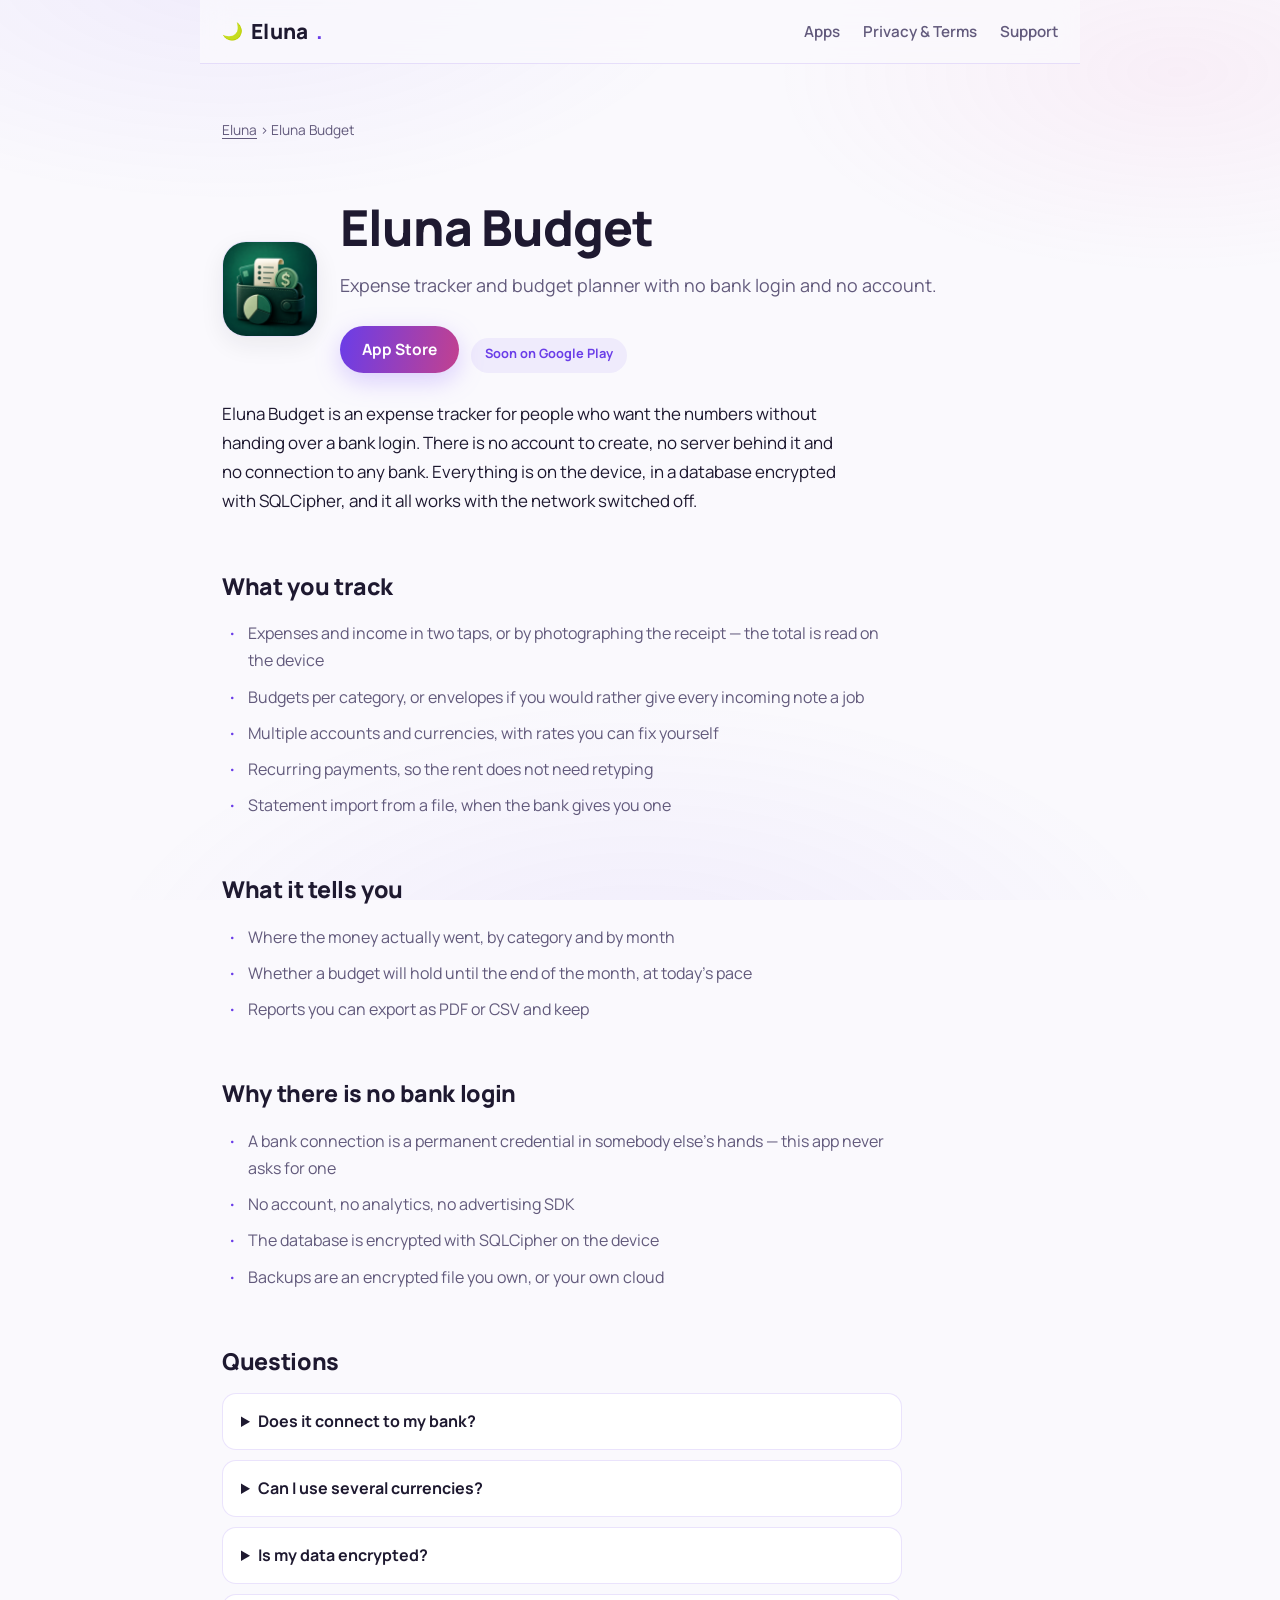
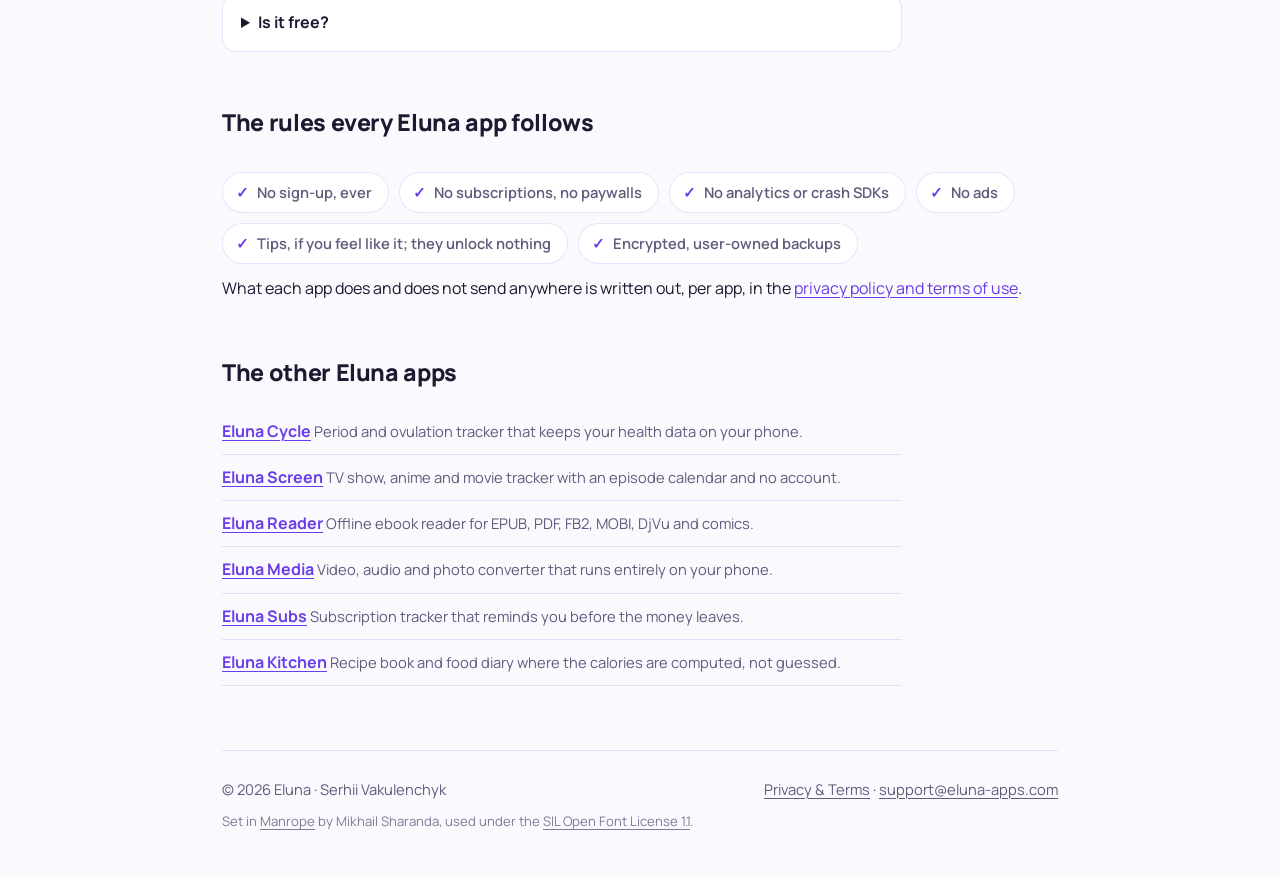
==== budget/index.html @ 246118de "Отдельная страница на каждое приложение — и сборка сайта из одной таблицы Сайт был одной страницей с" ====
<!DOCTYPE html>
<html lang="en">
<head>
<meta charset="utf-8">
<meta name="viewport" content="width=device-width, initial-scale=1">
<title>Eluna Budget — expense tracker, no bank login</title>
<meta name="description" content="An expense tracker and budget planner with no bank connection and no account. Receipts scanned on the device, database encrypted. Free.">
<link rel="canonical" href="https://eluna-apps.com/budget/">
<link rel="alternate" hreflang="en" href="https://eluna-apps.com/budget/">
<link rel="alternate" hreflang="x-default" href="https://eluna-apps.com/budget/">
<meta property="og:type" content="website">
<meta property="og:site_name" content="Eluna">
<meta property="og:title" content="Eluna Budget — expense tracker, no bank login">
<meta property="og:description" content="An expense tracker and budget planner with no bank connection and no account. Receipts scanned on the device, database encrypted. Free.">
<meta property="og:url" content="https://eluna-apps.com/budget/">
<meta name="twitter:card" content="summary">
<link rel="stylesheet" href="/styles.css">
<link rel="icon" href="data:image/svg+xml,<svg xmlns='http://www.w3.org/2000/svg' viewBox='0 0 100 100'><text y='.9em' font-size='90'>🌙</text></svg>">
<script type="application/ld+json">
{
  "@context": "https://schema.org",
  "@graph": [
    {
      "@type": "SoftwareApplication",
      "name": "Eluna Budget: Expense Tracker",
      "applicationCategory": "MobileApplication",
      "operatingSystem": "iOS",
      "url": "https://eluna-apps.com/budget/",
      "description": "Expense tracker and budget planner with no bank login and no account.",
      "offers": {"@type": "Offer", "price": "0", "priceCurrency": "USD"},
      "author": {"@type": "Person", "name": "Serhii Vakulenchyk"}
    },
    {
      "@type": "BreadcrumbList",
      "itemListElement": [
        {"@type":"ListItem","position":1,"name":"Eluna","item":"https://eluna-apps.com/"},
        {"@type":"ListItem","position":2,"name":"Eluna Budget","item":"https://eluna-apps.com/budget/"}
      ]
    },
    {
      "@type": "FAQPage",
      "mainEntity": [
      {"@type":"Question","name":"Does it connect to my bank?","acceptedAnswer":{"@type":"Answer","text":"No, and that is deliberate. You add transactions yourself, photograph a receipt, or import a statement file. No credentials of yours are ever held anywhere."}},
      {"@type":"Question","name":"Can I use several currencies?","acceptedAnswer":{"@type":"Answer","text":"Yes, with rates you control, and accounts in different currencies side by side."}},
      {"@type":"Question","name":"Is my data encrypted?","acceptedAnswer":{"@type":"Answer","text":"The database is encrypted with SQLCipher on the device, and backups are encrypted with a key that never leaves your phone."}},
      {"@type":"Question","name":"Is it free?","acceptedAnswer":{"@type":"Answer","text":"Yes, with no paywall and no subscription."}}
      ]
    }
  ]
}
</script>
</head>
<body>
<div class="ambient"></div>
<div class="wrap">

<header class="site">
  <a class="brand" href="/">Eluna<span>.</span></a>
  <nav class="site">
    <a href="/#apps">Apps</a>
    <a href="/privacy/">Privacy &amp; Terms</a>
    <a href="mailto:support@eluna-apps.com">Support</a>
  </nav>
</header>

<main>
  <nav class="crumbs" aria-label="Breadcrumb">
    <a href="/">Eluna</a> › <span>Eluna Budget</span>
  </nav>

  <section class="hero app-hero">
    <img class="icon big" src="/icons/eluna-budget.png" width="192" height="192"
         alt="Eluna Budget app icon" decoding="async">
    <div>
      <h1>Eluna Budget</h1>
      <p class="tagline">Expense tracker and budget planner with no bank login and no account.</p>
      <div class="cta">
        <a class="btn primary" href="https://apps.apple.com/app/id6799674143">App Store</a>
        <span class="badge">Soon on Google Play</span>
      </div>
    </div>
  </section>

  <p class="lede">Eluna Budget is an expense tracker for people who want the numbers without handing over a bank login. There is no account to create, no server behind it and no connection to any bank. Everything is on the device, in a database encrypted with SQLCipher, and it all works with the network switched off.</p>

  <h2>What you track</h2>
  <ul class="feature-list">
    <li>Expenses and income in two taps, or by photographing the receipt — the total is read on the device</li>
    <li>Budgets per category, or envelopes if you would rather give every incoming note a job</li>
    <li>Multiple accounts and currencies, with rates you can fix yourself</li>
    <li>Recurring payments, so the rent does not need retyping</li>
    <li>Statement import from a file, when the bank gives you one</li>
  </ul>
  <h2>What it tells you</h2>
  <ul class="feature-list">
    <li>Where the money actually went, by category and by month</li>
    <li>Whether a budget will hold until the end of the month, at today’s pace</li>
    <li>Reports you can export as PDF or CSV and keep</li>
  </ul>
  <h2>Why there is no bank login</h2>
  <ul class="feature-list">
    <li>A bank connection is a permanent credential in somebody else’s hands — this app never asks for one</li>
    <li>No account, no analytics, no advertising SDK</li>
    <li>The database is encrypted with SQLCipher on the device</li>
    <li>Backups are an encrypted file you own, or your own cloud</li>
  </ul>

  <h2>Questions</h2>
  <details class="faq">
    <summary>Does it connect to my bank?</summary>
    <p>No, and that is deliberate. You add transactions yourself, photograph a receipt, or import a statement file. No credentials of yours are ever held anywhere.</p>
  </details>
  <details class="faq">
    <summary>Can I use several currencies?</summary>
    <p>Yes, with rates you control, and accounts in different currencies side by side.</p>
  </details>
  <details class="faq">
    <summary>Is my data encrypted?</summary>
    <p>The database is encrypted with SQLCipher on the device, and backups are encrypted with a key that never leaves your phone.</p>
  </details>
  <details class="faq">
    <summary>Is it free?</summary>
    <p>Yes, with no paywall and no subscription.</p>
  </details>

  <h2>The rules every Eluna app follows</h2>
  <ul class="pillars">
    <li>No sign-up, ever</li>
    <li>No subscriptions, no paywalls</li>
    <li>No analytics or crash SDKs</li>
    <li>No ads</li>
    <li>Tips, if you feel like it; they unlock nothing</li>
    <li>Encrypted, user-owned backups</li>
  </ul>
  <p>What each app does and does not send anywhere is written out, per app, in the
  <a href="/privacy/">privacy policy and terms of use</a>.</p>

  <h2>The other Eluna apps</h2>
  <ul class="other-apps">
      <li><a href="/cycle/">Eluna Cycle</a> <span class="kind">Period and ovulation tracker that keeps your health data on your phone.</span></li>
      <li><a href="/screen/">Eluna Screen</a> <span class="kind">TV show, anime and movie tracker with an episode calendar and no account.</span></li>
      <li><a href="/reader/">Eluna Reader</a> <span class="kind">Offline ebook reader for EPUB, PDF, FB2, MOBI, DjVu and comics.</span></li>
      <li><a href="/media/">Eluna Media</a> <span class="kind">Video, audio and photo converter that runs entirely on your phone.</span></li>
      <li><a href="/subs/">Eluna Subs</a> <span class="kind">Subscription tracker that reminds you before the money leaves.</span></li>
      <li><a href="/kitchen/">Eluna Kitchen</a> <span class="kind">Recipe book and food diary where the calories are computed, not guessed.</span></li>
  </ul>
</main>

<footer class="site">
  <span>© 2026 Eluna · Serhii Vakulenchyk</span>
  <span><a href="/privacy/">Privacy &amp; Terms</a> · <a href="mailto:support@eluna-apps.com">support@eluna-apps.com</a></span>
  <span class="fine">Set in <a href="https://github.com/sharanda/manrope">Manrope</a>
  by Mikhail Sharanda, used under the
  <a href="https://openfontlicense.org/">SIL Open Font License 1.1</a>.</span>
</footer>

</div>
</body>
</html>
---- styles.css ----
/* Eluna — shared site styles. One file for every page. */

/* Manrope, self-hosted. No request ever leaves this site for a font: a page
   that promises "your data stays on your device" must not ship its visitors'
   IPs to a fonts CDN just to render that promise. */
@font-face {
  font-family: 'Manrope';
  font-style: normal;
  font-weight: 200 800;
  font-display: swap;
  src: url('fonts/manrope-latin.woff2') format('woff2');
  unicode-range: U+0000-00FF, U+0131, U+0152-0153, U+02BB-02BC, U+02C6, U+02DA, U+02DC, U+0304, U+0308, U+0329, U+2000-206F, U+20AC, U+2122, U+2191, U+2193, U+2212, U+2215, U+FEFF, U+FFFD;
}
@font-face {
  font-family: 'Manrope';
  font-style: normal;
  font-weight: 200 800;
  font-display: swap;
  src: url('fonts/manrope-latin-ext.woff2') format('woff2');
  unicode-range: U+0100-02BA, U+02BD-02C5, U+02C7-02CC, U+02CE-02D7, U+02DD-02FF, U+0304, U+0308, U+0329, U+1D00-1DBF, U+1E00-1E9F, U+1EF2-1EFF, U+2020, U+20A0-20AB, U+20AD-20C0, U+2113, U+2C60-2C7F, U+A720-A7FF;
}

:root {
  --bg: #0c0a13;
  --bg-card: rgba(255, 255, 255, 0.035);
  --bg-elev: #171221;
  --text: #ece8f4;
  --text-dim: #a79fbc;
  --accent: #a586ff;
  --accent-2: #e879b9;
  --accent-soft: rgba(157, 123, 255, 0.13);
  --border: rgba(157, 123, 255, 0.16);
  --border-strong: rgba(157, 123, 255, 0.38);
  --shadow: rgba(0, 0, 0, 0.45);
  --header-bg: rgba(12, 10, 19, 0.72);
}

@media (prefers-color-scheme: light) {
  :root {
    --bg: #faf9fd;
    --bg-card: #ffffff;
    --bg-elev: #ffffff;
    --text: #1e1930;
    --text-dim: #625a7c;
    --accent: #6a3de8;
    --accent-2: #c2418f;
    --accent-soft: rgba(106, 61, 232, 0.07);
    --border: rgba(106, 61, 232, 0.14);
    --border-strong: rgba(106, 61, 232, 0.35);
    --shadow: rgba(30, 25, 48, 0.07);
    --header-bg: rgba(250, 249, 253, 0.78);
  }
}

* { box-sizing: border-box; }

html { scroll-behavior: smooth; }

body {
  margin: 0;
  font-family: 'Manrope', -apple-system, BlinkMacSystemFont, "Segoe UI", Roboto, sans-serif;
  background: var(--bg);
  color: var(--text);
  line-height: 1.7;
  -webkit-font-smoothing: antialiased;
  text-rendering: optimizeLegibility;
}

/* Soft ambient glow, echoing the apps' background */
.ambient {
  position: fixed;
  inset: 0;
  z-index: -1;
  background:
    radial-gradient(55% 38% at 18% -4%, var(--accent-soft), transparent 70%),
    radial-gradient(45% 32% at 92% 8%, rgba(232, 121, 185, 0.08), transparent 70%),
    radial-gradient(60% 45% at 50% 110%, var(--accent-soft), transparent 72%);
  pointer-events: none;
}

.wrap {
  max-width: 880px;
  margin: 0 auto;
  padding: 0 22px;
}

/* ---------- Header ---------- */

header.site {
  position: sticky;
  top: 0;
  z-index: 10;
  margin: 0 -22px;
  padding: 14px 22px;
  display: flex;
  align-items: center;
  justify-content: space-between;
  gap: 16px;
  background: var(--header-bg);
  backdrop-filter: blur(14px);
  -webkit-backdrop-filter: blur(14px);
  border-bottom: 1px solid var(--border);
}

.brand {
  font-size: 1.3rem;
  font-weight: 800;
  letter-spacing: 0.01em;
  color: var(--text);
  text-decoration: none;
  display: inline-flex;
  align-items: center;
  gap: 8px;
}

.brand::before {
  content: "🌙";
  font-size: 1.05rem;
  filter: hue-rotate(20deg);
}

.brand span { color: var(--accent); }

nav.site a {
  color: var(--text-dim);
  text-decoration: none;
  margin-left: 20px;
  font-size: 0.95rem;
  font-weight: 600;
  transition: color 0.15s ease;
}

nav.site a:hover { color: var(--accent); }

main { padding: 28px 0 56px; }

/* ---------- Type ---------- */

h1 {
  font-size: 2.1rem;
  line-height: 1.2;
  letter-spacing: -0.02em;
  font-weight: 800;
  margin: 0.6em 0 0.4em;
}

h2 {
  font-size: 1.45rem;
  letter-spacing: -0.015em;
  font-weight: 800;
  margin: 2.2em 0 0.5em;
}

h3 { font-size: 1.08rem; font-weight: 700; margin: 1.7em 0 0.4em; }

p { margin: 0.7em 0; }

a { color: var(--accent); text-decoration-thickness: 1px; text-underline-offset: 3px; }

::selection { background: var(--accent); color: #fff; }

/* ---------- Hero ---------- */

.hero { padding: 56px 0 8px; }

.hero h1 {
  font-size: clamp(2.2rem, 6vw, 3.1rem);
  margin: 0 0 0.35em;
  max-width: 15em;
}

.hero em {
  font-style: normal;
  background: linear-gradient(100deg, var(--accent), var(--accent-2));
  -webkit-background-clip: text;
  background-clip: text;
  color: transparent;
}

.tagline {
  color: var(--text-dim);
  font-size: 1.12rem;
  max-width: 40em;
}

.cta {
  display: flex;
  flex-wrap: wrap;
  gap: 12px;
  margin: 26px 0 8px;
}

.btn {
  display: inline-block;
  padding: 10px 22px;
  border-radius: 999px;
  font-weight: 700;
  font-size: 0.97rem;
  text-decoration: none;
  transition: transform 0.15s ease, box-shadow 0.15s ease;
}

.btn:hover { transform: translateY(-1px); }

.btn.primary {
  color: #fff;
  background: linear-gradient(100deg, var(--accent), var(--accent-2));
  box-shadow: 0 8px 24px rgba(157, 123, 255, 0.35);
}

.btn.ghost {
  color: var(--text);
  border: 1px solid var(--border-strong);
  background: var(--bg-card);
}

/* ---------- Pillars ---------- */

.pillars {
  display: flex;
  flex-wrap: wrap;
  gap: 10px;
  margin: 30px 0 10px;
  padding: 0;
  list-style: none;
}

.pillars li {
  font-size: 0.92rem;
  font-weight: 600;
  color: var(--text-dim);
  border: 1px solid var(--border);
  background: var(--bg-card);
  border-radius: 999px;
  padding: 7px 16px 7px 13px;
  display: inline-flex;
  align-items: center;
  gap: 8px;
}

.pillars li::before {
  content: "✓";
  color: var(--accent);
  font-weight: 800;
}

/* ---------- App cards ---------- */

.apps {
  display: grid;
  grid-template-columns: repeat(auto-fill, minmax(250px, 1fr));
  gap: 16px;
  margin: 26px 0;
  padding: 0;
  list-style: none;
}

.app-card {
  position: relative;
  background: var(--bg-card);
  border: 1px solid var(--border);
  border-radius: 18px;
  padding: 22px;
  box-shadow: 0 8px 28px var(--shadow);
  display: flex;
  flex-direction: column;
  gap: 7px;
  transition: transform 0.18s ease, border-color 0.18s ease, box-shadow 0.18s ease;
}

.app-card:hover {
  transform: translateY(-3px);
  border-color: var(--border-strong);
  box-shadow: 0 14px 36px var(--shadow);
}

/* The real launcher icon each app ships, not a stand-in emoji. They are all dark,
   full-bleed artwork, so the tile is just a mask: rounded like a home screen,
   with a hairline to hold the edge against the dark background. */
.app-card .icon {
  width: 56px;
  height: 56px;
  border-radius: 15px;
  object-fit: cover;
  background: var(--bg-elev);
  border: 1px solid var(--border);
  box-shadow: 0 4px 14px var(--shadow);
  margin-bottom: 6px;
}

.app-card h3 { margin: 0; font-size: 1.08rem; }

.app-card .kind {
  color: var(--text-dim);
  font-size: 0.93rem;
  flex: 1;
  margin: 0;
}

/* flex, not inline-block spacing: an app on both stores gets two pills, and on a
   narrow phone they have to wrap onto their own lines rather than overflow. */
.app-card .links {
  margin-top: 12px;
  display: flex;
  flex-wrap: wrap;
  gap: 8px;
}

.app-card .links a {
  display: inline-block;
  font-size: 0.88rem;
  font-weight: 700;
  text-decoration: none;
  color: var(--accent);
  border: 1px solid var(--border-strong);
  border-radius: 999px;
  padding: 6px 16px;
  transition: background 0.15s ease, color 0.15s ease;
}

.app-card .links a:hover {
  background: var(--accent);
  color: #fff;
}

.badge {
  display: inline-block;
  font-size: 0.8rem;
  font-weight: 700;
  color: var(--accent);
  background: var(--accent-soft);
  border-radius: 999px;
  padding: 5px 14px;
  margin-top: 12px;
  width: fit-content;
}

/* One store per pill. A single badge naming both stores wrapped onto two lines
   in a card this narrow and read as one long smear; two short pills wrap as a
   row, and line up with the .links pills on the cards that are already out. */
.badges {
  display: flex;
  flex-wrap: wrap;
  gap: 8px;
  margin-top: 12px;
}

.badges .badge { margin-top: 0; }

/* Приложение может быть уже в одном магазине и ещё не быть в другом. Тогда в
   одном ряду стоят настоящая ссылка и «скоро»: бейдж выравнивается по пилюлям
   ссылок, чтобы ряд не выглядел сломанным. */
.app-card .links .badge {
  margin-top: 0;
  padding: 6px 16px;
  font-size: 0.88rem;
  border: 1px solid transparent;
}

/* ---------- Policy page ---------- */

article.policy { font-size: 1rem; }

article.policy .meta {
  background: var(--bg-card);
  border: 1px solid var(--border);
  border-radius: 16px;
  padding: 16px 20px;
  margin: 20px 0 24px;
  color: var(--text-dim);
  font-size: 0.95rem;
  line-height: 1.9;
}

article.policy .meta strong { color: var(--text); }

nav.toc {
  border: 1px solid var(--border);
  border-radius: 16px;
  background: var(--bg-card);
  padding: 14px 20px;
  margin: 0 0 30px;
  font-size: 0.93rem;
}

nav.toc strong {
  display: block;
  margin-bottom: 6px;
  font-size: 0.85rem;
  text-transform: uppercase;
  letter-spacing: 0.08em;
  color: var(--text-dim);
}

nav.toc a {
  display: inline-block;
  color: var(--text-dim);
  text-decoration: none;
  font-weight: 600;
  margin: 3px 14px 3px 0;
}

nav.toc a:hover { color: var(--accent); }

article.policy h2, article.policy h1[id] { scroll-margin-top: 84px; }

article.policy h2::before {
  content: "";
  display: block;
  width: 34px;
  height: 3px;
  border-radius: 2px;
  background: linear-gradient(90deg, var(--accent), var(--accent-2));
  margin-bottom: 10px;
}

article.policy blockquote {
  margin: 1.1em 0;
  padding: 12px 20px;
  border-left: 3px solid var(--accent);
  background: var(--accent-soft);
  border-radius: 0 12px 12px 0;
}

.tablewrap {
  overflow-x: auto;
  margin: 1.1em 0;
  border: 1px solid var(--border);
  border-radius: 14px;
}

table {
  border-collapse: collapse;
  width: 100%;
  font-size: 0.92rem;
}

th, td {
  text-align: left;
  padding: 10px 14px;
  border-bottom: 1px solid var(--border);
  vertical-align: top;
}

tr:last-child td { border-bottom: none; }

tr:nth-child(even) td { background: var(--accent-soft); }

th {
  color: var(--text-dim);
  font-weight: 700;
  font-size: 0.82rem;
  text-transform: uppercase;
  letter-spacing: 0.06em;
  white-space: nowrap;
  background: var(--bg-card);
}

code {
  font-family: ui-monospace, SFMono-Regular, Consolas, monospace;
  font-size: 0.87em;
  background: var(--accent-soft);
  border: 1px solid var(--border);
  border-radius: 6px;
  padding: 1px 6px;
}

hr {
  border: none;
  border-top: 1px solid var(--border);
  margin: 2.4em 0;
}

/* ---------- Footer ---------- */

footer.site {
  border-top: 1px solid var(--border);
  padding: 26px 0 44px;
  color: var(--text-dim);
  font-size: 0.92rem;
  display: flex;
  flex-wrap: wrap;
  gap: 8px 24px;
  justify-content: space-between;
}

footer.site a { color: var(--text-dim); }
footer.site a:hover { color: var(--accent); }

/* Уведомление о шрифте занимает всю ширину и написано мельче остального: по
   OFL 1.1 оно обязано ехать вместе со шрифтом, но это сноска, а не второй
   заголовок подвала. */
footer.site .fine {
  flex-basis: 100%;
  font-size: 0.82rem;
  opacity: 0.8;
}


@media (max-width: 560px) {
  .hero { padding-top: 40px; }
  nav.site a { margin-left: 14px; }
  .apps { grid-template-columns: 1fr; }
}

@media (prefers-reduced-motion: reduce) {
  html { scroll-behavior: auto; }
  .app-card, .btn { transition: none; }
}

/* ─── Страницы приложений ──────────────────────────────────────────────────
   Появились, когда у каждого приложения стал свой адрес. Одна страница со
   списком из семи не может ранжироваться ни по одному конкретному запросу: у
   неё один заголовок на «трекер цикла» и «конвертер видео» сразу. */

.crumbs {
  font-size: 0.86rem;
  color: var(--text-dim);
  padding-top: 26px;
}

.crumbs a { color: var(--text-dim); }
.crumbs a:hover { color: var(--accent); }

.app-hero {
  display: flex;
  align-items: center;
  gap: 22px;
  flex-wrap: wrap;
}

.app-hero h1 { margin-bottom: 6px; }

/* Крупнее карточной, но не во весь экран: иконка здесь опознавательный знак,
   а не украшение. */
.icon.big {
  width: 96px;
  height: 96px;
  border-radius: 24px;
  object-fit: cover;
  background: var(--bg-elev);
  border: 1px solid var(--border);
  box-shadow: 0 8px 24px var(--shadow);
  flex: none;
}

/* Первый абзац страницы: его читает и человек, и поисковик — там же стоят
   слова, по которым эту страницу должны находить. */
.lede {
  font-size: 1.06rem;
  color: var(--text);
  max-width: 62ch;
}

.feature-list {
  margin: 14px 0 30px;
  padding-left: 0;
  list-style: none;
  max-width: 68ch;
}

.feature-list li {
  position: relative;
  padding-left: 26px;
  margin-bottom: 9px;
  color: var(--text-dim);
}

.feature-list li::before {
  content: '·';
  position: absolute;
  left: 8px;
  color: var(--accent);
  font-weight: 800;
}

/* Вопросы раскрываются, а не занимают экран: их читают выборочно, а поисковик
   всё равно видит текст внутри. */
.faq {
  border: 1px solid var(--border);
  border-radius: 14px;
  padding: 14px 18px;
  margin-bottom: 10px;
  background: var(--bg-card);
  max-width: 68ch;
}

.faq summary {
  cursor: pointer;
  font-weight: 700;
  color: var(--text);
}

.faq[open] summary { margin-bottom: 8px; }
.faq p { margin: 0; color: var(--text-dim); }

.other-apps {
  list-style: none;
  padding: 0;
  margin: 16px 0 8px;
  max-width: 68ch;
}

.other-apps li {
  padding: 9px 0;
  border-bottom: 1px solid var(--border);
}

.other-apps a { font-weight: 700; }
.other-apps .kind { color: var(--text-dim); font-size: 0.92rem; }

/* Вся карточка на главной ведёт на страницу приложения; ссылки в магазины
   остаются отдельными целями под ней. */
.card-link {
  display: flex;
  flex-direction: column;
  gap: 7px;
  text-decoration: none;
  color: inherit;
}

.card-link:hover h3 { color: var(--accent); }

@media (max-width: 560px) {
  .app-hero { gap: 16px; }
  .icon.big { width: 72px; height: 72px; border-radius: 18px; }
}
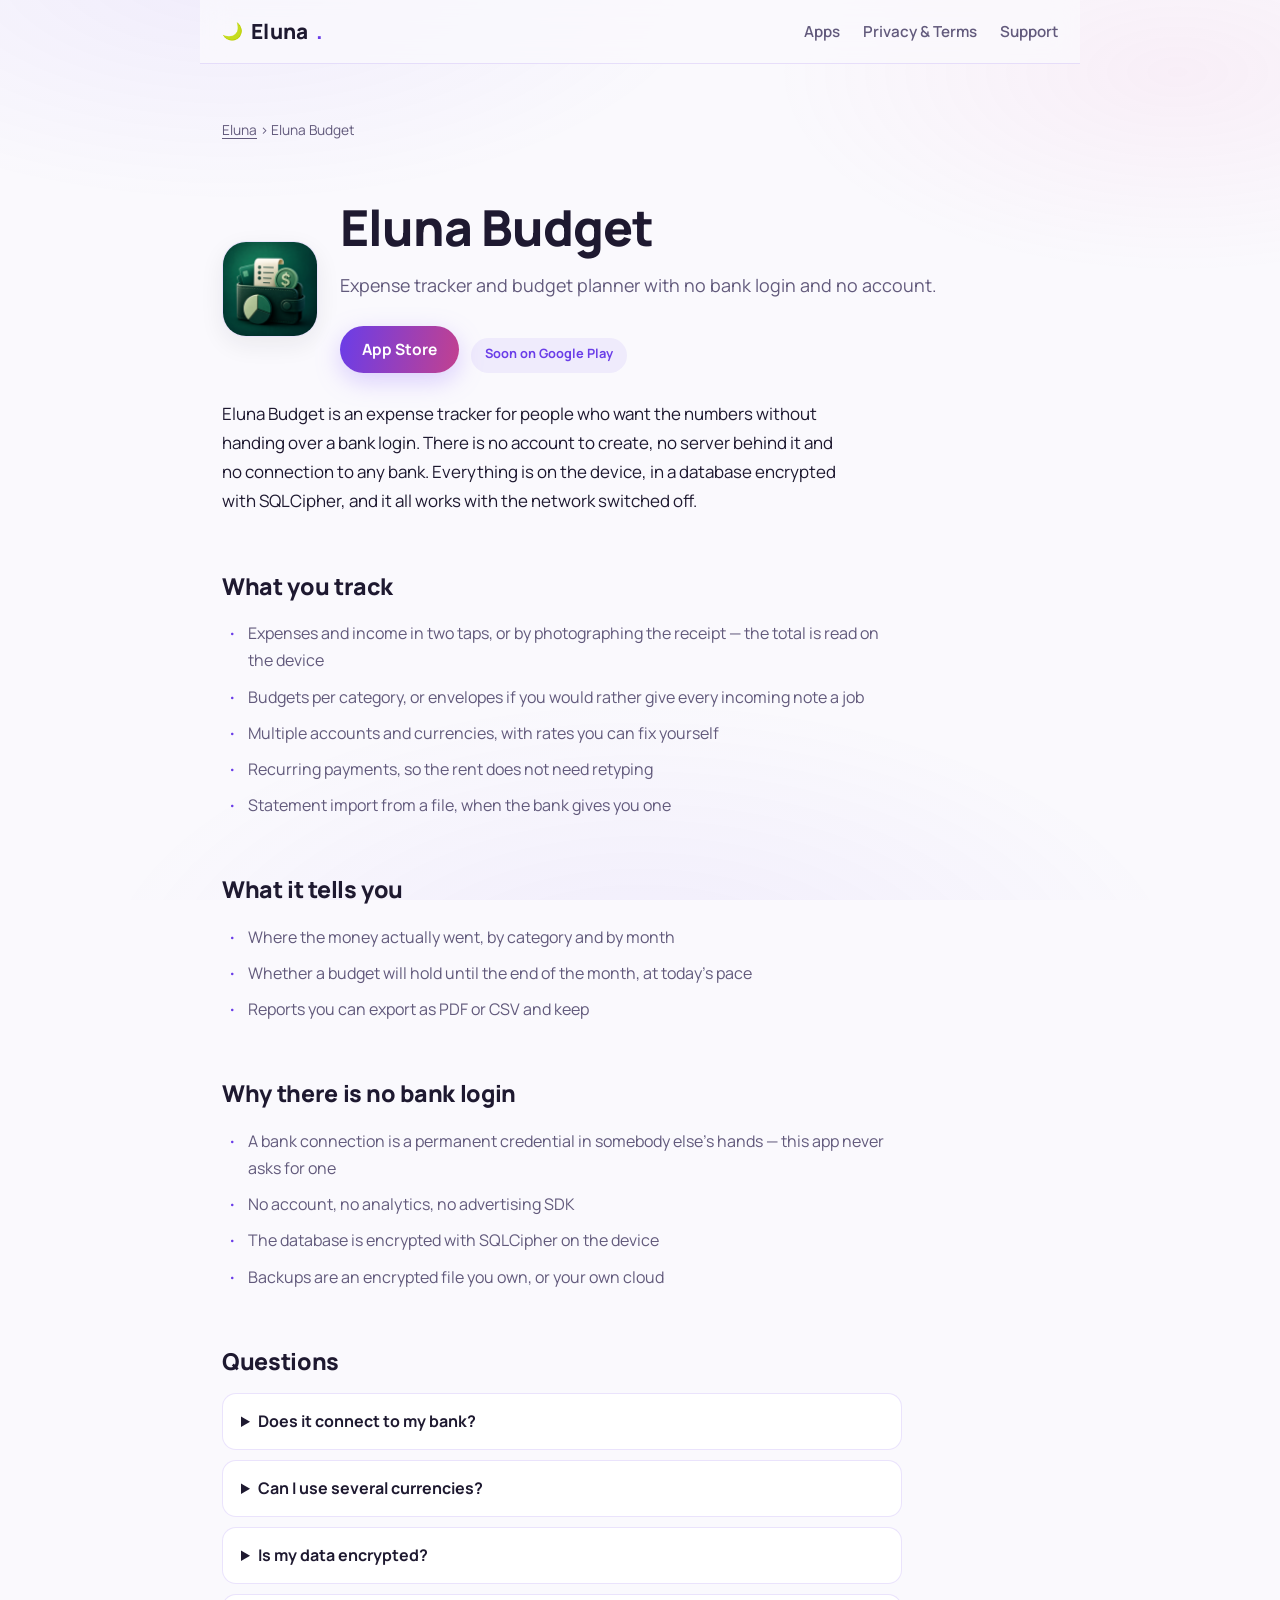
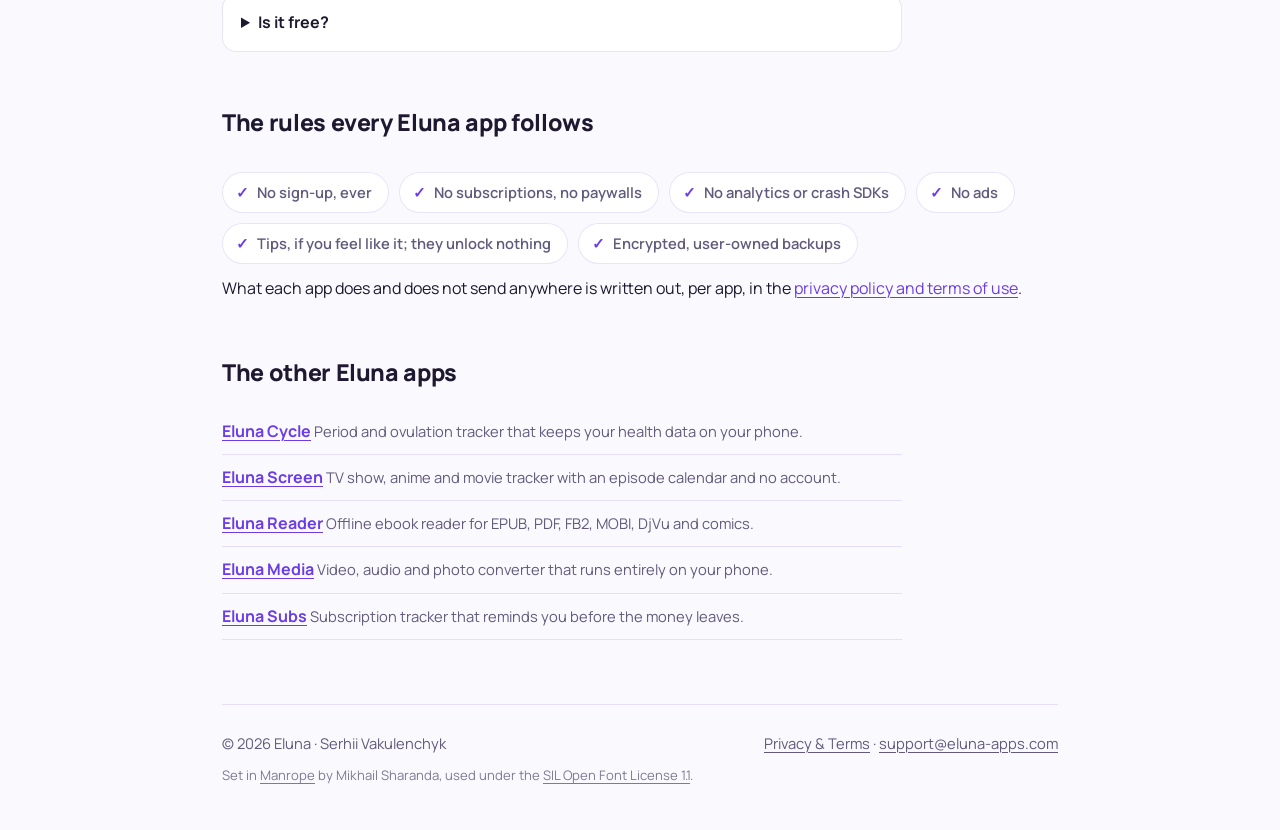
==== commit 5d952d94: "Страница появляется, когда приложение вышло, а не когда началось У Kitchen был свой адрес, а рассказ" ====
--- a/budget/index.html
+++ b/budget/index.html
@@ -142,7 +142,6 @@
       <li><a href="/reader/">Eluna Reader</a> <span class="kind">Offline ebook reader for EPUB, PDF, FB2, MOBI, DjVu and comics.</span></li>
       <li><a href="/media/">Eluna Media</a> <span class="kind">Video, audio and photo converter that runs entirely on your phone.</span></li>
       <li><a href="/subs/">Eluna Subs</a> <span class="kind">Subscription tracker that reminds you before the money leaves.</span></li>
-      <li><a href="/kitchen/">Eluna Kitchen</a> <span class="kind">Recipe book and food diary where the calories are computed, not guessed.</span></li>
   </ul>
 </main>
 
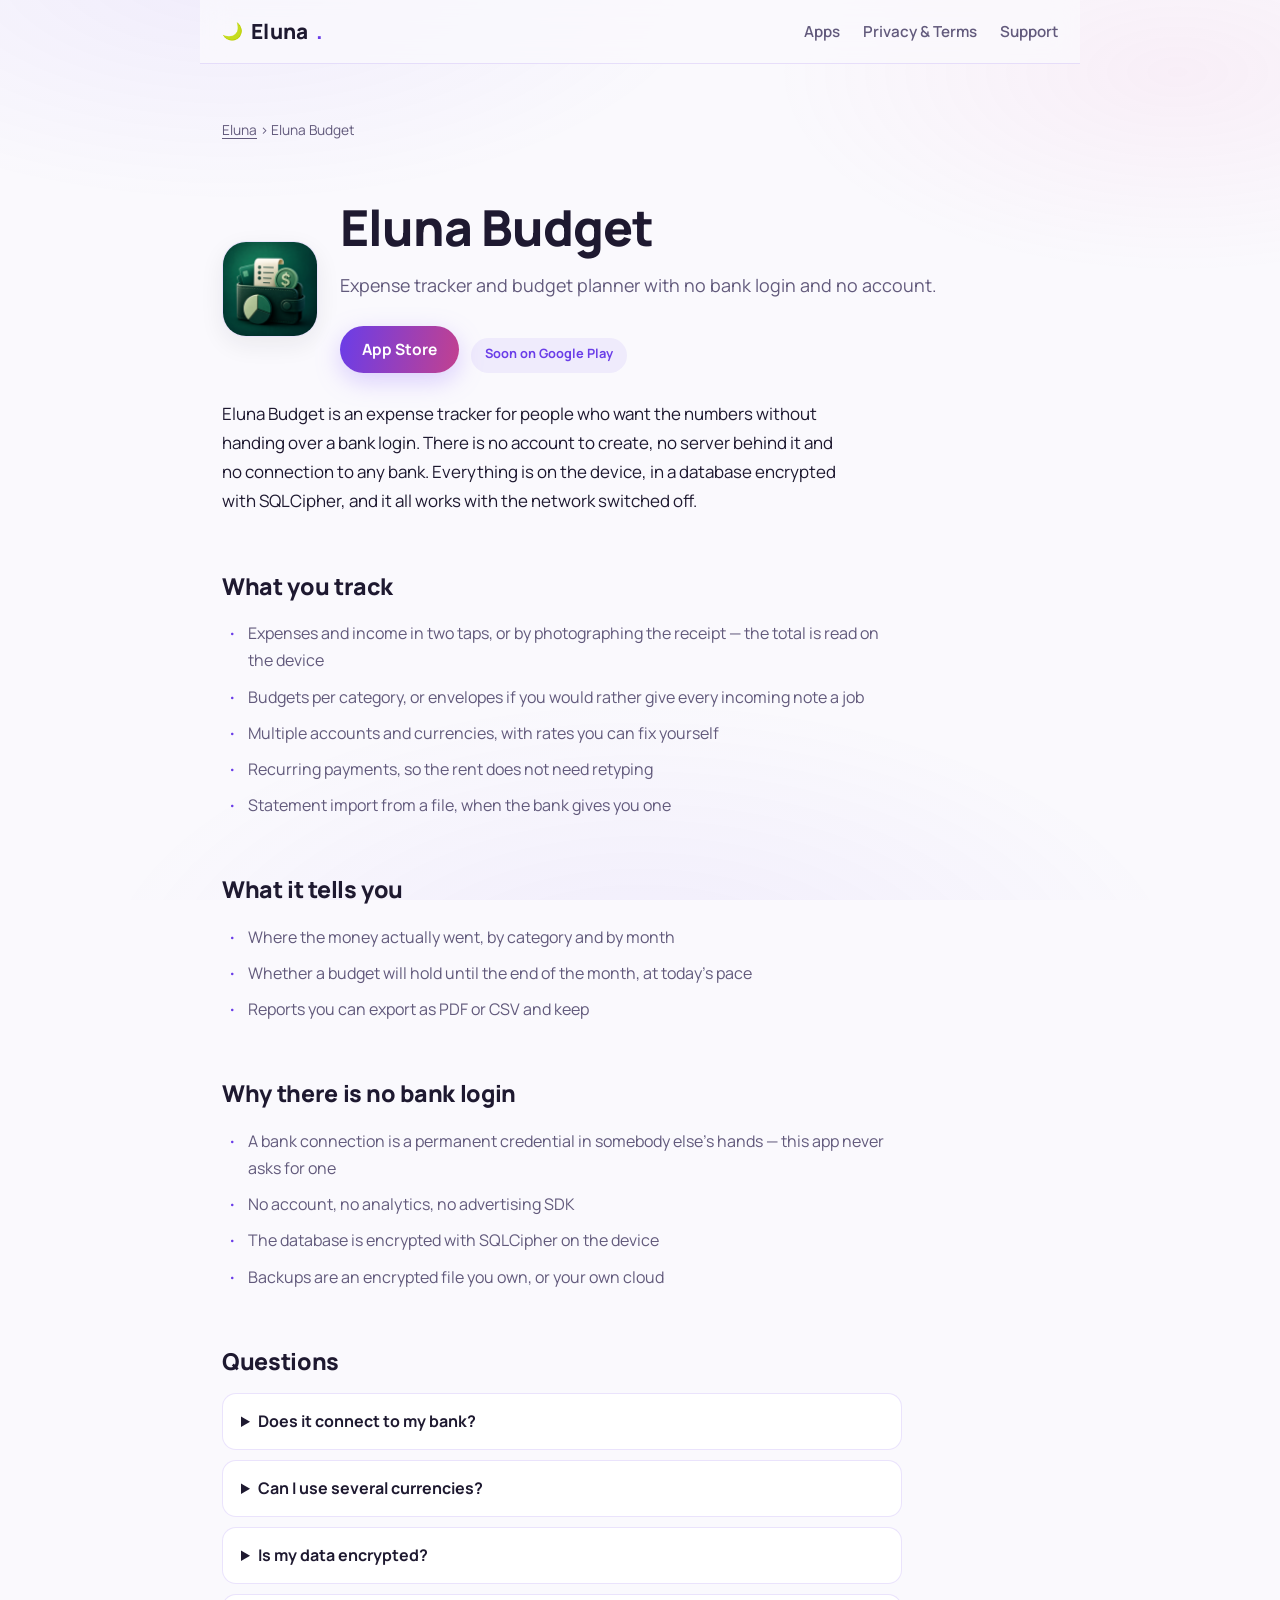
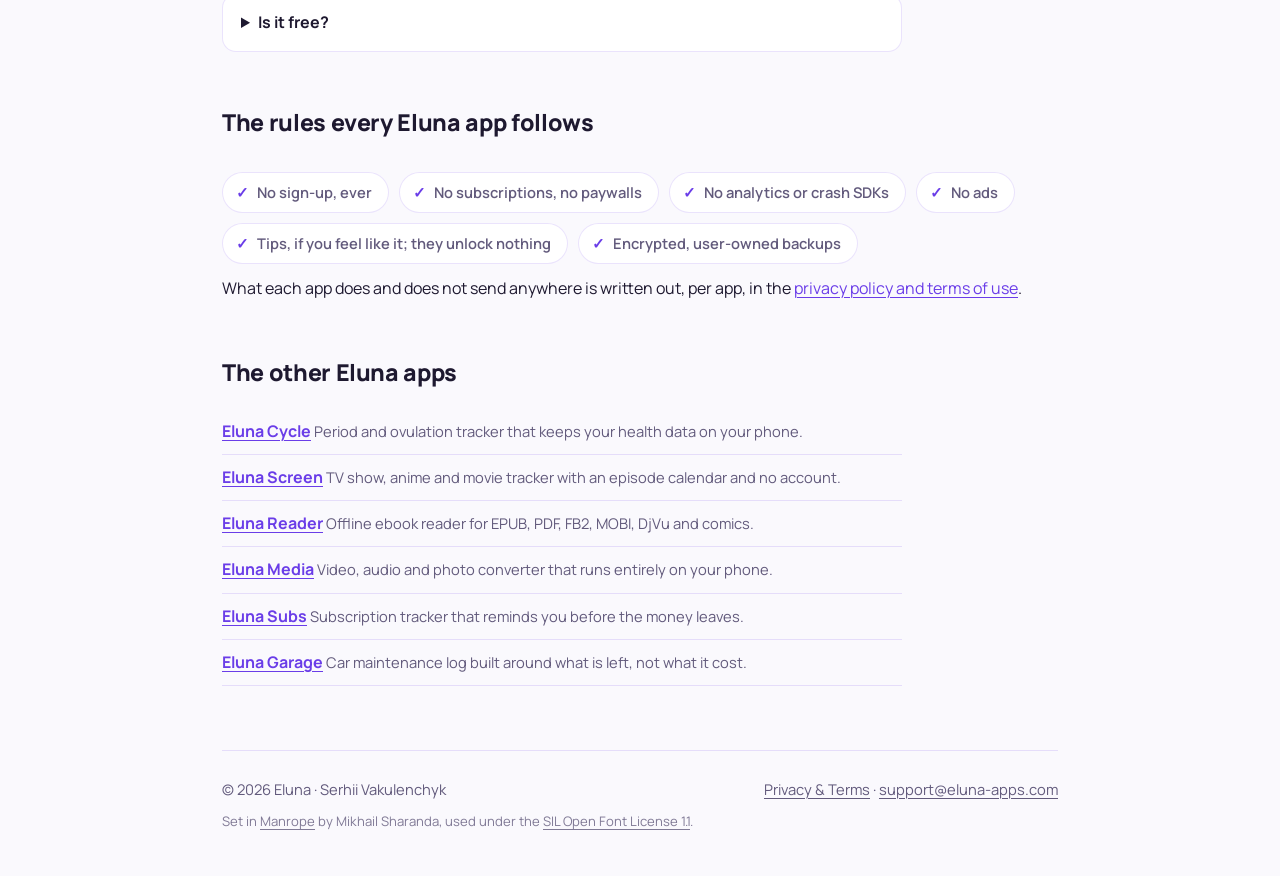
==== commit 81fb991d: "Гараж на сайте: страница, карточка на главной, карта сайта Eluna Garage вышел в App Store 22.09.2026" ====
--- a/budget/index.html
+++ b/budget/index.html
@@ -142,6 +142,7 @@
       <li><a href="/reader/">Eluna Reader</a> <span class="kind">Offline ebook reader for EPUB, PDF, FB2, MOBI, DjVu and comics.</span></li>
       <li><a href="/media/">Eluna Media</a> <span class="kind">Video, audio and photo converter that runs entirely on your phone.</span></li>
       <li><a href="/subs/">Eluna Subs</a> <span class="kind">Subscription tracker that reminds you before the money leaves.</span></li>
+      <li><a href="/garage/">Eluna Garage</a> <span class="kind">Car maintenance log built around what is left, not what it cost.</span></li>
   </ul>
 </main>
 
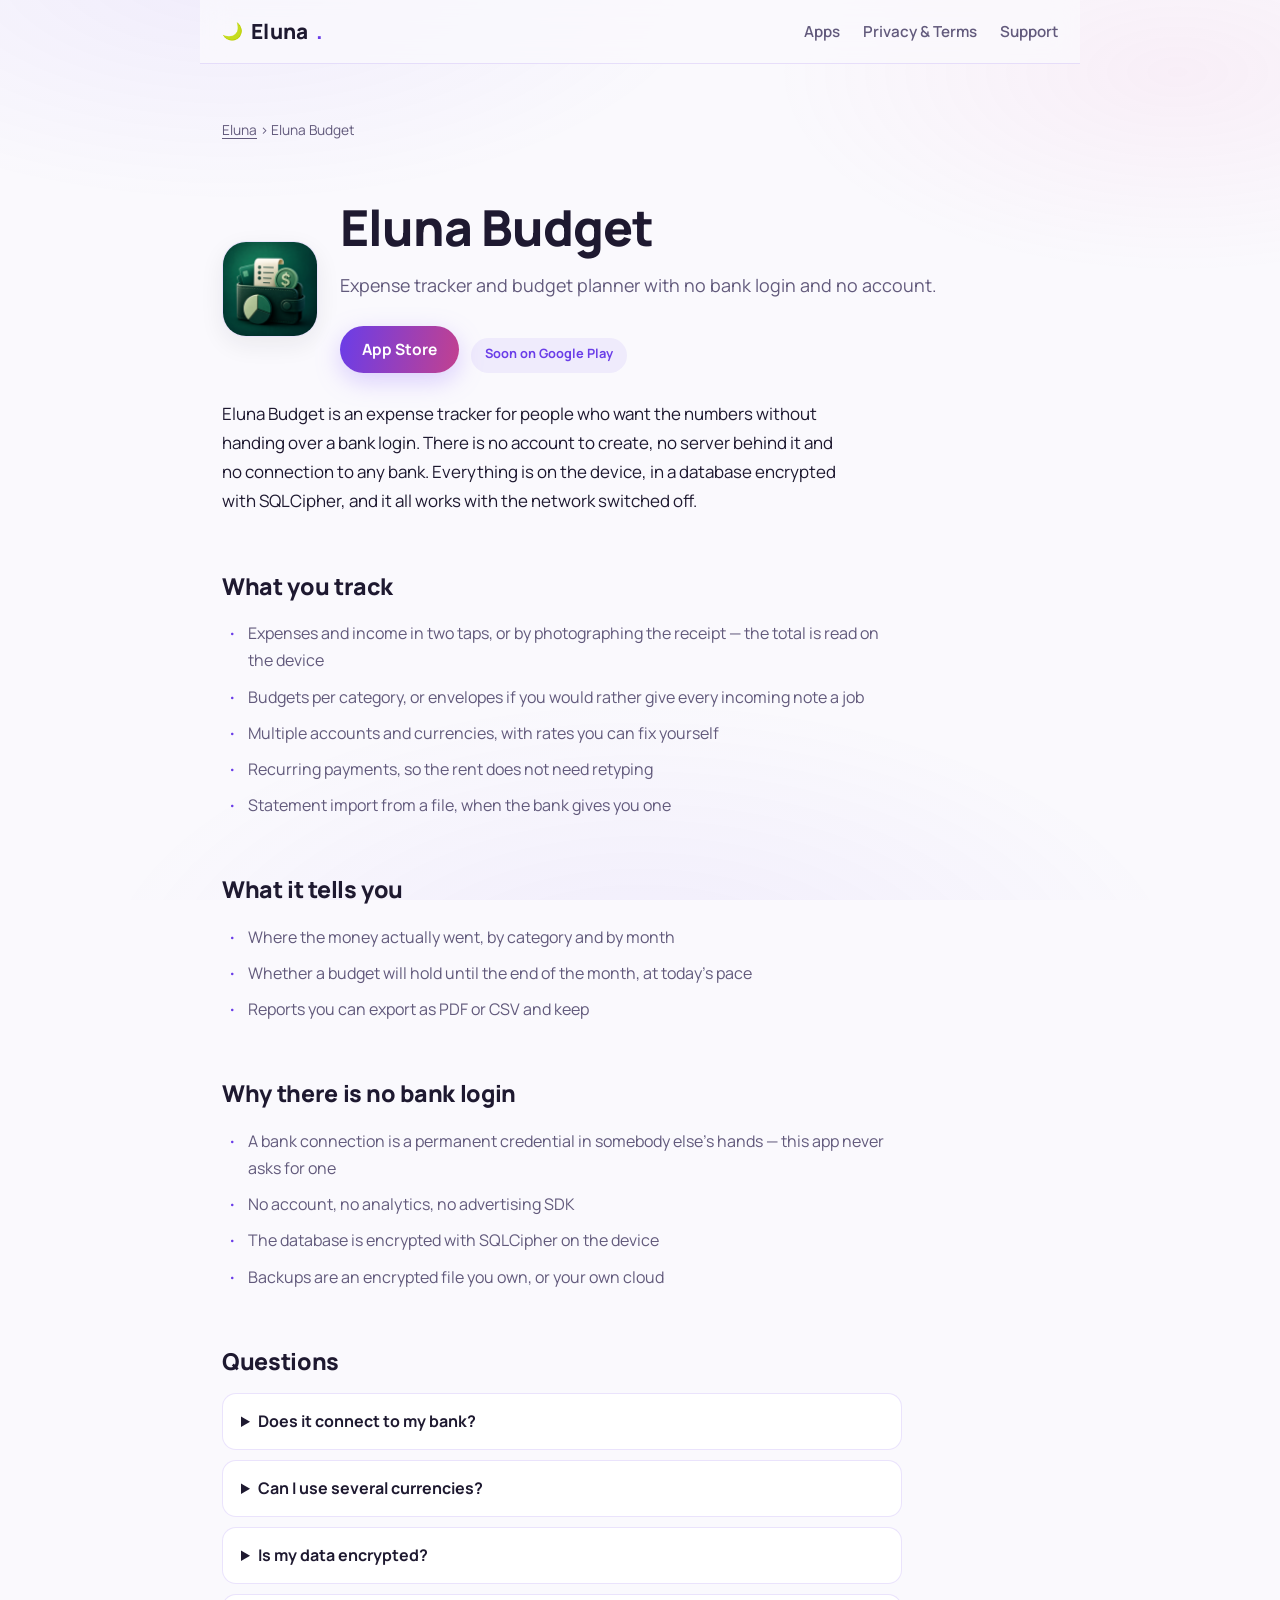
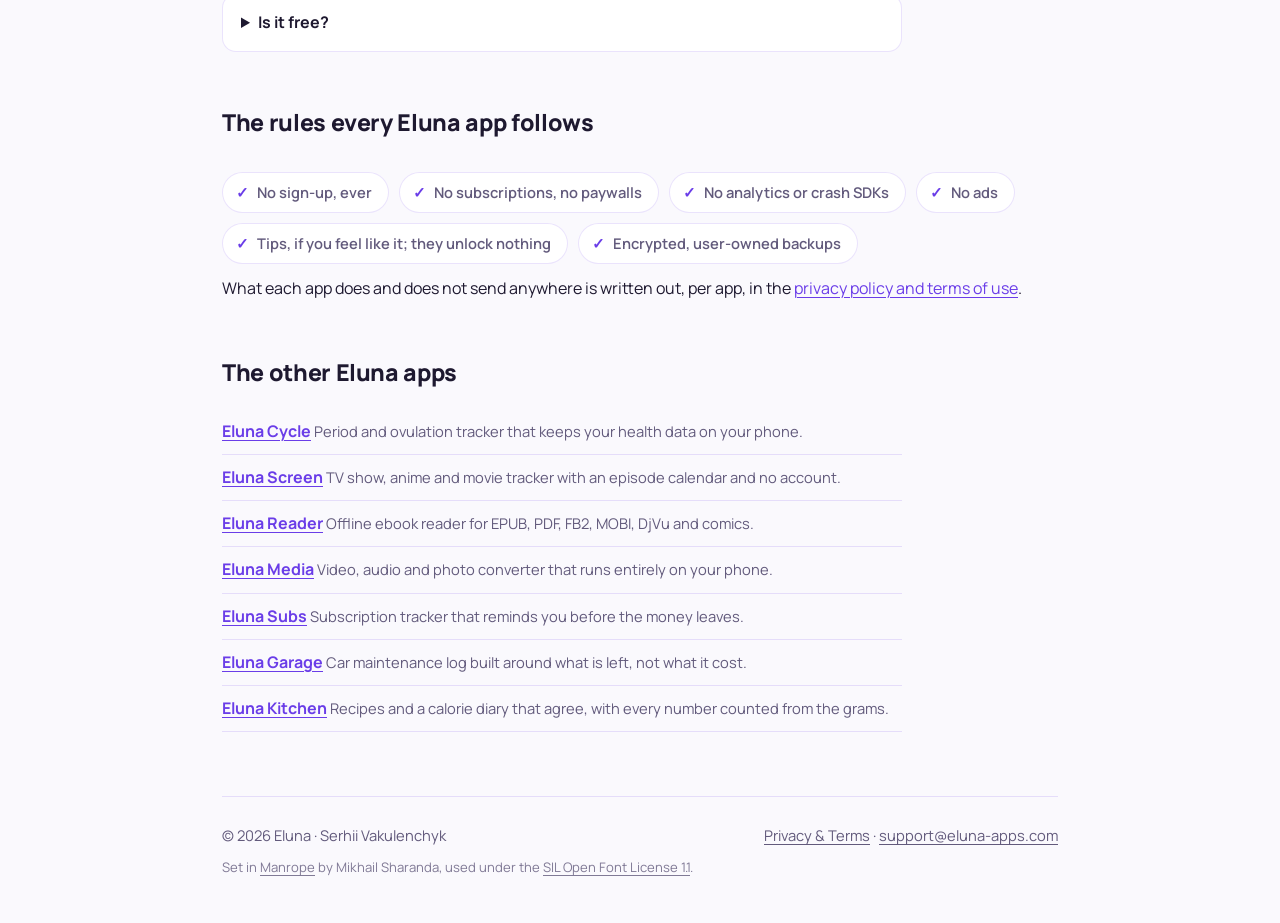
==== commit 3392f140: "Кухня на сайте: страница, карточка на главной, карта сайта Приложение ещё не в продаже — версия 1.0." ====
--- a/budget/index.html
+++ b/budget/index.html
@@ -143,13 +143,14 @@
       <li><a href="/media/">Eluna Media</a> <span class="kind">Video, audio and photo converter that runs entirely on your phone.</span></li>
       <li><a href="/subs/">Eluna Subs</a> <span class="kind">Subscription tracker that reminds you before the money leaves.</span></li>
       <li><a href="/garage/">Eluna Garage</a> <span class="kind">Car maintenance log built around what is left, not what it cost.</span></li>
+      <li><a href="/kitchen/">Eluna Kitchen</a> <span class="kind">Recipes and a calorie diary that agree, with every number counted from the grams.</span></li>
   </ul>
 </main>
 
 <footer class="site">
   <span>© 2026 Eluna · Serhii Vakulenchyk</span>
   <span><a href="/privacy/">Privacy &amp; Terms</a> · <a href="mailto:support@eluna-apps.com">support@eluna-apps.com</a></span>
-  <span class="fine">Set in <a href="https://github.com/sharanda/manrope">Manrope</a>
+  <span class="fine">Set in <a href="https://fonts.google.com/specimen/Manrope">Manrope</a>
   by Mikhail Sharanda, used under the
   <a href="https://openfontlicense.org/">SIL Open Font License 1.1</a>.</span>
 </footer>
